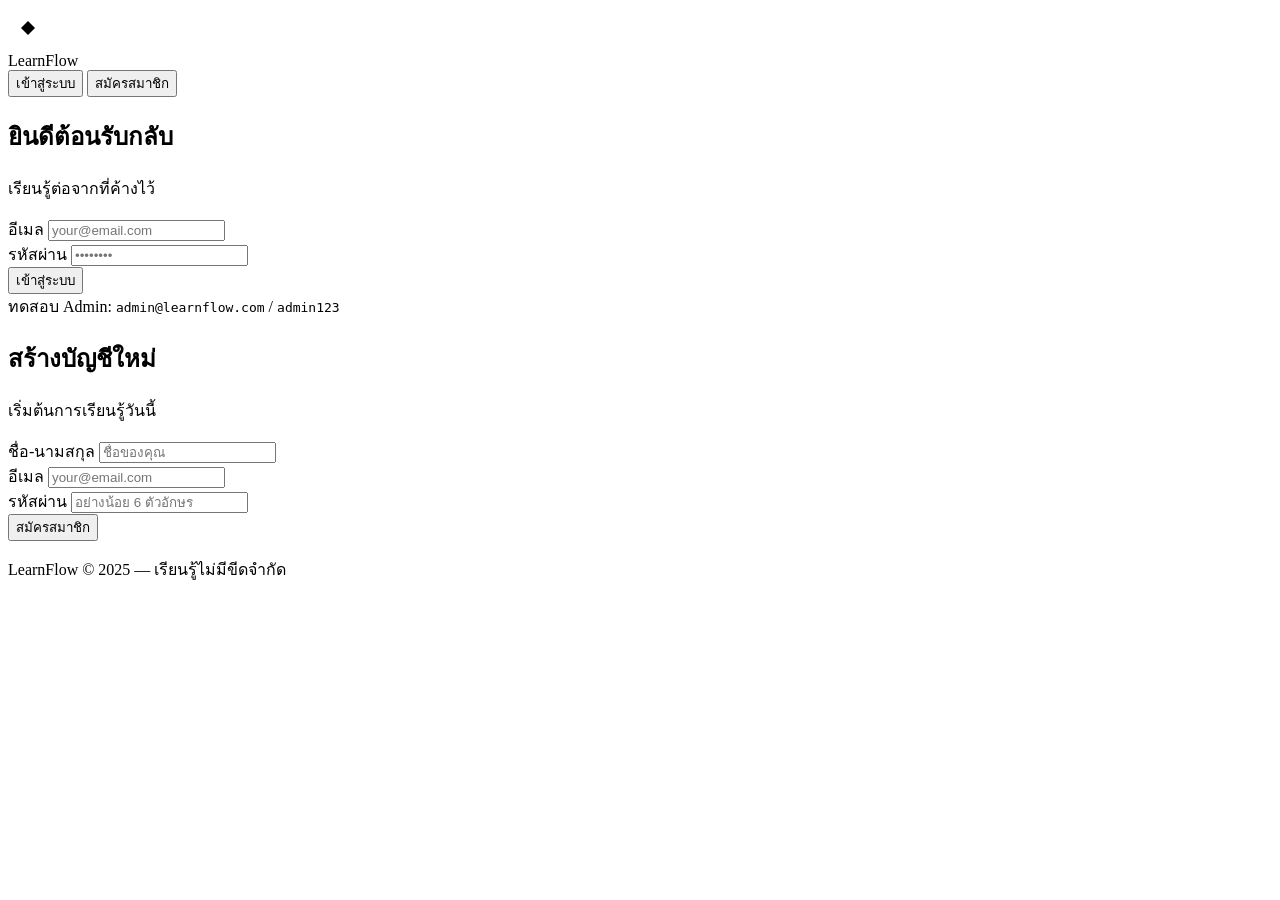
==== index.html @ 44b5609b "index" ====
<!DOCTYPE html>
<html lang="th">
<head>
  <meta charset="UTF-8" />
  <meta name="viewport" content="width=device-width, initial-scale=1.0" />
  <title>LearnFlow — E-Learning Platform</title>
  <link rel="preconnect" href="https://fonts.googleapis.com" />
  <link href="https://fonts.googleapis.com/css2?family=Syne:wght@400;600;700;800&family=Noto+Sans+Thai:wght@300;400;500;600&display=swap" rel="stylesheet" />
  <link rel="stylesheet" href="css/style.css" />
  <link rel="stylesheet" href="css/auth.css" />
</head>
<body class="auth-page">

  <!-- Animated Background -->
  <div class="bg-blobs">
    <div class="blob blob-1"></div>
    <div class="blob blob-2"></div>
    <div class="blob blob-3"></div>
  </div>

  <!-- Auth Container -->
  <div class="auth-wrapper">
    <div class="auth-brand">
      <div class="brand-logo">
        <svg width="40" height="40" viewBox="0 0 40 40"><circle cx="20" cy="20" r="18" fill="none" stroke="var(--accent)" stroke-width="2.5"/><path d="M13 20 L20 13 L27 20 L20 27 Z" fill="var(--accent)"/><circle cx="20" cy="20" r="4" fill="var(--bg)"/></svg>
      </div>
      <span class="brand-name">LearnFlow</span>
    </div>

    <div class="auth-card">
      <!-- Tab Toggle -->
      <div class="auth-tabs">
        <button class="tab-btn active" data-tab="login">เข้าสู่ระบบ</button>
        <button class="tab-btn" data-tab="register">สมัครสมาชิก</button>
      </div>

      <!-- Login Form -->
      <div class="tab-content active" id="tab-login">
        <h2>ยินดีต้อนรับกลับ</h2>
        <p class="auth-sub">เรียนรู้ต่อจากที่ค้างไว้</p>
        <div class="form-group">
          <label>อีเมล</label>
          <input type="email" id="login-email" placeholder="your@email.com" />
        </div>
        <div class="form-group">
          <label>รหัสผ่าน</label>
          <input type="password" id="login-password" placeholder="••••••••" />
        </div>
        <div class="form-error" id="login-error"></div>
        <button class="btn-primary" onclick="Auth.login()">เข้าสู่ระบบ</button>
        <div class="auth-hint">
          ทดสอบ Admin: <code>admin@learnflow.com</code> / <code>admin123</code>
        </div>
      </div>

      <!-- Register Form -->
      <div class="tab-content" id="tab-register">
        <h2>สร้างบัญชีใหม่</h2>
        <p class="auth-sub">เริ่มต้นการเรียนรู้วันนี้</p>
        <div class="form-group">
          <label>ชื่อ-นามสกุล</label>
          <input type="text" id="reg-name" placeholder="ชื่อของคุณ" />
        </div>
        <div class="form-group">
          <label>อีเมล</label>
          <input type="email" id="reg-email" placeholder="your@email.com" />
        </div>
        <div class="form-group">
          <label>รหัสผ่าน</label>
          <input type="password" id="reg-password" placeholder="อย่างน้อย 6 ตัวอักษร" />
        </div>
        <div class="form-error" id="reg-error"></div>
        <button class="btn-primary" onclick="Auth.register()">สมัครสมาชิก</button>
      </div>
    </div>

    <p class="auth-footer">LearnFlow © 2025 — เรียนรู้ไม่มีขีดจำกัด</p>
  </div>

  <script src="js/data.js"></script>
  <script src="js/linkedlist.js"></script>
  <script src="js/auth.js"></script>
  <script src="js/router.js"></script>
</body>
</html>
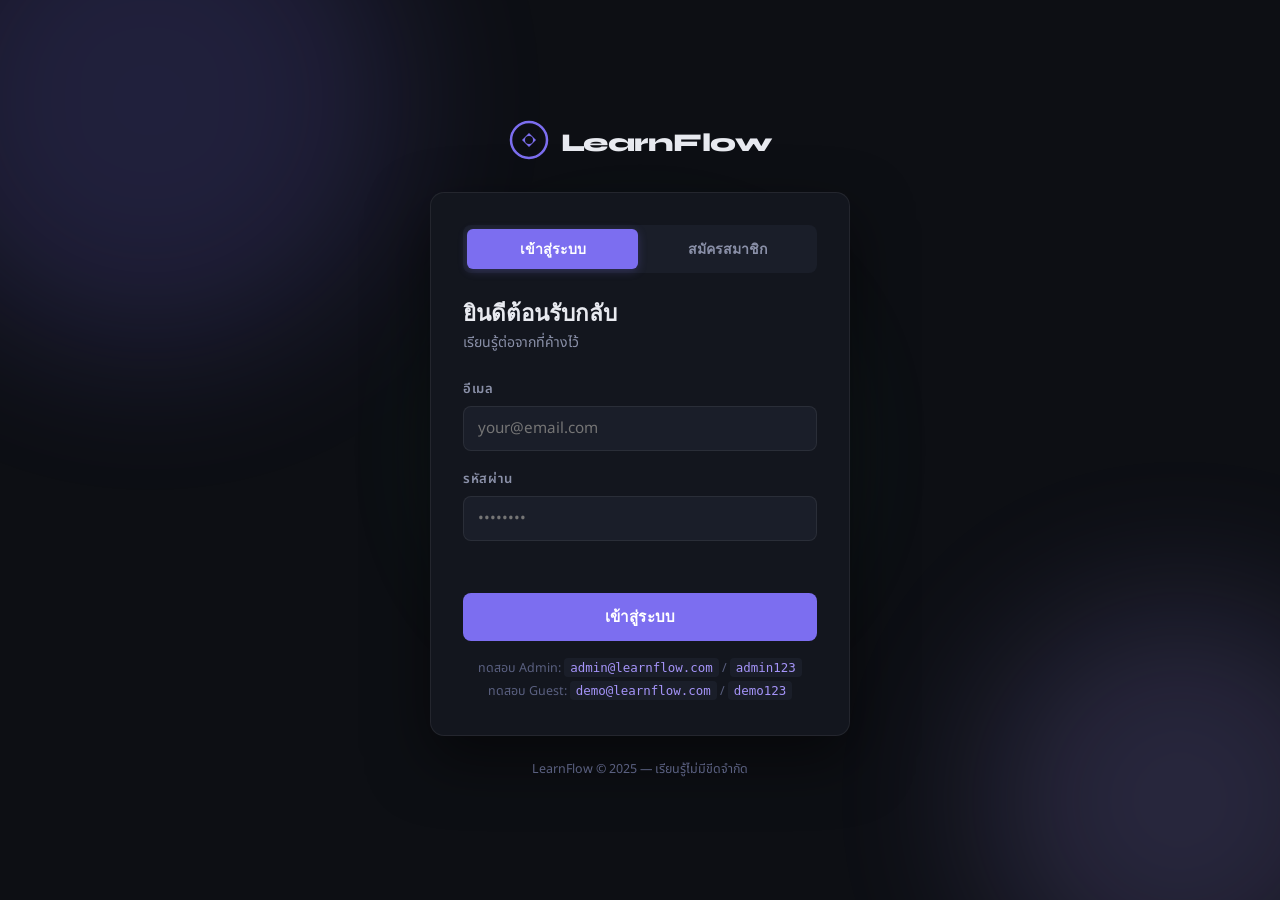
==== commit 6823ed57: "Update index.html add guest login hint" ====
--- a/index.html
+++ b/index.html
@@ -50,6 +50,7 @@
         <button class="btn-primary" onclick="Auth.login()">เข้าสู่ระบบ</button>
         <div class="auth-hint">
           ทดสอบ Admin: <code>admin@learnflow.com</code> / <code>admin123</code>
+          ทดสอบ Guest: <code>demo@learnflow.com</code> / <code>demo123</code>
         </div>
       </div>
 
@@ -82,4 +83,4 @@
   <script src="js/auth.js"></script>
   <script src="js/router.js"></script>
 </body>
-</html>+</html>
--- a/css/style.css
+++ b/css/style.css
@@ -0,0 +1,306 @@
+/* ===== LEARNFLOW — GLOBAL STYLES ===== */
+@import url('https://fonts.googleapis.com/css2?family=Syne:wght@400;600;700;800&family=Noto+Sans+Thai:wght@300;400;500;600&display=swap');
+
+:root {
+  --bg: #0d0f14;
+  --bg2: #13161e;
+  --bg3: #1a1e29;
+  --border: rgba(255,255,255,0.07);
+  --text: #e8eaf0;
+  --text2: #8a90a8;
+  --text3: #5a6080;
+  --accent: #7c6ef0;
+  --accent2: #a594f9;
+  --accent-glow: rgba(124,110,240,0.25);
+  --green: #3ecf8e;
+  --red: #f06f6f;
+  --yellow: #f0c96f;
+  --sidebar-w: 240px;
+  --radius: 14px;
+  --radius-sm: 8px;
+  --shadow: 0 4px 24px rgba(0,0,0,0.35);
+  --font-display: 'Syne', sans-serif;
+  --font-body: 'Noto Sans Thai', sans-serif;
+}
+
+*, *::before, *::after { box-sizing: border-box; margin: 0; padding: 0; }
+
+html { font-size: 16px; scroll-behavior: smooth; }
+
+body {
+  background: var(--bg);
+  color: var(--text);
+  font-family: var(--font-body);
+  font-weight: 400;
+  line-height: 1.6;
+  min-height: 100vh;
+}
+
+h1,h2,h3,h4 {
+  font-family: var(--font-display);
+  font-weight: 700;
+  line-height: 1.2;
+}
+
+a { color: inherit; text-decoration: none; }
+button { cursor: pointer; border: none; background: none; font-family: inherit; }
+
+input, textarea, select {
+  font-family: var(--font-body);
+  font-size: 0.95rem;
+  color: var(--text);
+  background: var(--bg3);
+  border: 1.5px solid var(--border);
+  border-radius: var(--radius-sm);
+  padding: 10px 14px;
+  width: 100%;
+  outline: none;
+  transition: border-color .2s;
+}
+input:focus, textarea:focus, select:focus {
+  border-color: var(--accent);
+  box-shadow: 0 0 0 3px var(--accent-glow);
+}
+textarea { resize: vertical; min-height: 100px; }
+select option { background: var(--bg2); }
+
+/* ===== BUTTONS ===== */
+.btn-primary {
+  display: inline-block;
+  background: var(--accent);
+  color: #fff;
+  font-family: var(--font-display);
+  font-weight: 600;
+  font-size: 0.95rem;
+  padding: 12px 24px;
+  border-radius: var(--radius-sm);
+  border: none;
+  cursor: pointer;
+  transition: all .2s;
+  letter-spacing: 0.01em;
+}
+.btn-primary:hover { background: var(--accent2); transform: translateY(-1px); box-shadow: 0 6px 20px var(--accent-glow); }
+
+.btn-ghost {
+  display: inline-block;
+  background: transparent;
+  color: var(--text2);
+  font-family: var(--font-display);
+  font-weight: 600;
+  font-size: 0.95rem;
+  padding: 12px 24px;
+  border-radius: var(--radius-sm);
+  border: 1.5px solid var(--border);
+  cursor: pointer;
+  transition: all .2s;
+}
+.btn-ghost:hover { border-color: var(--accent); color: var(--accent); }
+
+.btn-sm { padding: 7px 14px; font-size: 0.85rem; }
+.btn-accent-sm {
+  background: var(--accent);
+  color: #fff;
+  padding: 8px 14px;
+  border-radius: var(--radius-sm);
+  font-size: 0.85rem;
+  font-weight: 600;
+  transition: all .2s;
+  white-space: nowrap;
+}
+
+/* ===== FORM GROUP ===== */
+.form-group { margin-bottom: 18px; }
+.form-group label {
+  display: block;
+  font-size: 0.82rem;
+  font-weight: 600;
+  color: var(--text2);
+  margin-bottom: 6px;
+  text-transform: uppercase;
+  letter-spacing: 0.05em;
+}
+.form-error {
+  color: var(--red);
+  font-size: 0.85rem;
+  min-height: 20px;
+  margin-bottom: 10px;
+}
+
+/* ===== SELECT STYLED ===== */
+.select-styled {
+  appearance: none;
+  background-image: url("data:image/svg+xml,%3Csvg xmlns='http://www.w3.org/2000/svg' width='12' height='8' viewBox='0 0 12 8'%3E%3Cpath d='M1 1l5 5 5-5' stroke='%238a90a8' stroke-width='1.5' fill='none'/%3E%3C/svg%3E");
+  background-repeat: no-repeat;
+  background-position: right 12px center;
+  padding-right: 36px;
+}
+
+/* ===== CARDS ===== */
+.card {
+  background: var(--bg2);
+  border: 1.5px solid var(--border);
+  border-radius: var(--radius);
+  padding: 24px;
+}
+
+/* ===== BADGE ===== */
+.badge {
+  display: inline-block;
+  background: var(--accent);
+  color: #fff;
+  font-size: 0.72rem;
+  font-weight: 700;
+  padding: 2px 8px;
+  border-radius: 99px;
+  vertical-align: middle;
+  margin-left: 4px;
+}
+
+/* ===== MODAL ===== */
+.modal-overlay {
+  position: fixed;
+  inset: 0;
+  background: rgba(0,0,0,0.7);
+  backdrop-filter: blur(4px);
+  display: flex;
+  align-items: center;
+  justify-content: center;
+  z-index: 1000;
+  padding: 20px;
+}
+.modal-overlay.hidden { display: none; }
+
+.modal-box {
+  background: var(--bg2);
+  border: 1.5px solid var(--border);
+  border-radius: var(--radius);
+  padding: 32px;
+  max-width: 520px;
+  width: 100%;
+  max-height: 90vh;
+  overflow-y: auto;
+  box-shadow: var(--shadow);
+}
+.modal-box h3 {
+  font-size: 1.2rem;
+  margin-bottom: 20px;
+}
+.modal-actions {
+  display: flex;
+  gap: 10px;
+  justify-content: flex-end;
+  margin-top: 20px;
+}
+
+/* ===== UTILS ===== */
+.hidden { display: none !important; }
+.dot { color: var(--text3); margin: 0 4px; }
+
+/* ===== SCROLLBAR ===== */
+::-webkit-scrollbar { width: 5px; height: 5px; }
+::-webkit-scrollbar-track { background: transparent; }
+::-webkit-scrollbar-thumb { background: var(--bg3); border-radius: 99px; }
+
+/* ===== TOAST ===== */
+.toast {
+  position: fixed;
+  bottom: 24px;
+  right: 24px;
+  background: var(--bg3);
+  border: 1.5px solid var(--border);
+  border-radius: var(--radius-sm);
+  padding: 14px 20px;
+  font-size: 0.9rem;
+  z-index: 9999;
+  animation: slideUp .3s ease;
+  box-shadow: var(--shadow);
+}
+.toast.success { border-color: var(--green); color: var(--green); }
+.toast.error { border-color: var(--red); color: var(--red); }
+@keyframes slideUp { from { opacity:0; transform: translateY(12px); } to { opacity:1; transform: translateY(0); } }
+
+/* ===== COURSE CARD ===== */
+.course-card {
+  background: var(--bg2);
+  border: 1.5px solid var(--border);
+  border-radius: var(--radius);
+  overflow: hidden;
+  cursor: pointer;
+  transition: all .25s;
+  display: flex;
+  flex-direction: column;
+}
+.course-card:hover {
+  border-color: var(--accent);
+  transform: translateY(-3px);
+  box-shadow: 0 8px 30px rgba(124,110,240,.2);
+}
+.course-card-top {
+  height: 100px;
+  display: flex;
+  align-items: center;
+  justify-content: center;
+  font-size: 2.5rem;
+  position: relative;
+}
+.course-card-body { padding: 16px; flex: 1; }
+.course-card-cat {
+  font-size: 0.72rem;
+  font-weight: 600;
+  text-transform: uppercase;
+  letter-spacing: 0.08em;
+  color: var(--accent2);
+  margin-bottom: 6px;
+}
+.course-card-title {
+  font-family: var(--font-display);
+  font-size: 1rem;
+  font-weight: 700;
+  margin-bottom: 8px;
+  line-height: 1.3;
+}
+.course-card-desc {
+  font-size: 0.82rem;
+  color: var(--text2);
+  display: -webkit-box;
+  -webkit-line-clamp: 2;
+  -webkit-box-orient: vertical;
+  overflow: hidden;
+}
+.course-card-footer {
+  padding: 12px 16px;
+  border-top: 1.5px solid var(--border);
+  display: flex;
+  align-items: center;
+  justify-content: space-between;
+  font-size: 0.82rem;
+  color: var(--text2);
+}
+.like-pill {
+  display: flex;
+  align-items: center;
+  gap: 4px;
+  color: var(--text2);
+}
+.like-pill.liked { color: #f06f6f; }
+
+/* ===== COURSE ROW ===== */
+.course-row {
+  display: grid;
+  grid-template-columns: repeat(auto-fill, minmax(240px, 1fr));
+  gap: 16px;
+}
+
+/* ===== PROGRESS BAR SMALL ===== */
+.mini-progress {
+  height: 3px;
+  background: var(--bg3);
+  border-radius: 99px;
+  margin-top: 8px;
+}
+.mini-progress-fill {
+  height: 100%;
+  background: var(--accent);
+  border-radius: 99px;
+  transition: width .5s ease;
+}
--- a/css/auth.css
+++ b/css/auth.css
@@ -0,0 +1,123 @@
+/* ===== AUTH PAGE ===== */
+.auth-page {
+  display: flex;
+  align-items: center;
+  justify-content: center;
+  min-height: 100vh;
+  padding: 20px;
+  overflow: hidden;
+}
+
+/* Background blobs */
+.bg-blobs { position: fixed; inset: 0; pointer-events: none; overflow: hidden; z-index: 0; }
+.blob {
+  position: absolute;
+  border-radius: 50%;
+  filter: blur(80px);
+  opacity: 0.18;
+  animation: blobFloat 8s ease-in-out infinite;
+}
+.blob-1 { width: 500px; height: 500px; background: #7c6ef0; top: -150px; left: -100px; animation-delay: 0s; }
+.blob-2 { width: 400px; height: 400px; background: #a594f9; bottom: -100px; right: -100px; animation-delay: -3s; }
+.blob-3 { width: 300px; height: 300px; background: #3ecf8e; top: 50%; left: 50%; transform: translate(-50%,-50%); animation-delay: -5s; }
+
+@keyframes blobFloat {
+  0%, 100% { transform: scale(1) translate(0,0); }
+  33% { transform: scale(1.05) translate(10px, -15px); }
+  66% { transform: scale(0.95) translate(-10px, 10px); }
+}
+
+.auth-wrapper {
+  position: relative;
+  z-index: 1;
+  width: 100%;
+  max-width: 420px;
+  display: flex;
+  flex-direction: column;
+  align-items: center;
+  gap: 24px;
+}
+
+.auth-brand {
+  display: flex;
+  align-items: center;
+  gap: 12px;
+}
+.brand-name {
+  font-family: var(--font-display);
+  font-size: 1.6rem;
+  font-weight: 800;
+  letter-spacing: -0.02em;
+  color: var(--text);
+}
+
+.auth-card {
+  background: var(--bg2);
+  border: 1.5px solid var(--border);
+  border-radius: var(--radius);
+  padding: 32px;
+  width: 100%;
+  box-shadow: 0 24px 60px rgba(0,0,0,0.5);
+}
+
+/* Tabs */
+.auth-tabs {
+  display: flex;
+  background: var(--bg3);
+  border-radius: var(--radius-sm);
+  padding: 4px;
+  margin-bottom: 28px;
+  gap: 4px;
+}
+.tab-btn {
+  flex: 1;
+  padding: 9px;
+  border-radius: 6px;
+  font-family: var(--font-display);
+  font-size: 0.88rem;
+  font-weight: 600;
+  color: var(--text2);
+  transition: all .2s;
+}
+.tab-btn.active {
+  background: var(--accent);
+  color: #fff;
+  box-shadow: 0 2px 10px var(--accent-glow);
+}
+
+/* Tab Content */
+.tab-content { display: none; }
+.tab-content.active { display: block; }
+
+.tab-content h2 {
+  font-size: 1.4rem;
+  margin-bottom: 4px;
+}
+.auth-sub {
+  color: var(--text2);
+  font-size: 0.88rem;
+  margin-bottom: 24px;
+}
+
+.btn-primary { width: 100%; text-align: center; margin-top: 4px; }
+
+.auth-hint {
+  margin-top: 16px;
+  font-size: 0.78rem;
+  color: var(--text3);
+  text-align: center;
+  line-height: 1.8;
+}
+.auth-hint code {
+  background: var(--bg3);
+  padding: 2px 6px;
+  border-radius: 4px;
+  font-family: monospace;
+  color: var(--accent2);
+}
+
+.auth-footer {
+  font-size: 0.78rem;
+  color: var(--text3);
+  text-align: center;
+}
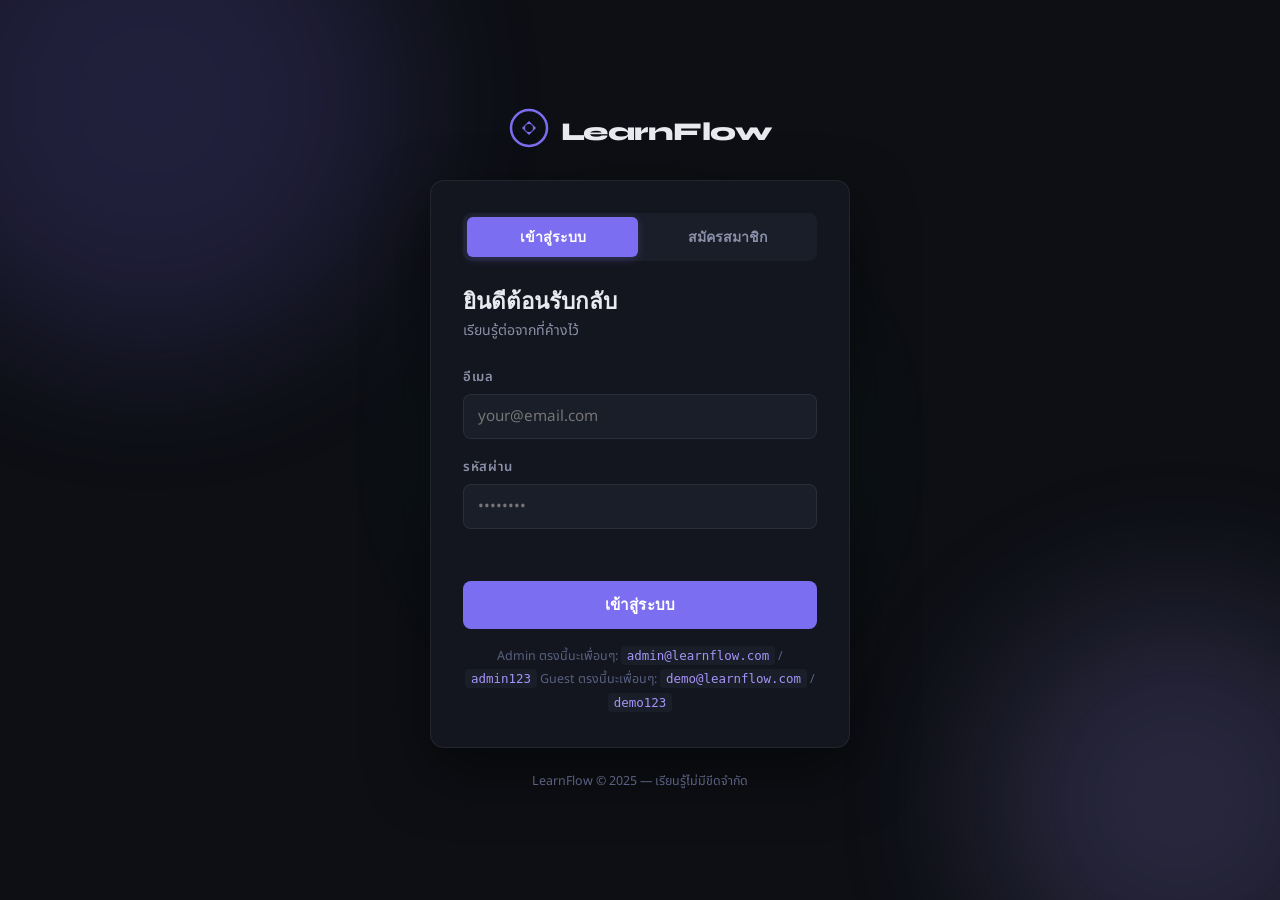
==== commit 9c1f997d: "Update index.html" ====
--- a/index.html
+++ b/index.html
@@ -49,8 +49,8 @@
         <div class="form-error" id="login-error"></div>
         <button class="btn-primary" onclick="Auth.login()">เข้าสู่ระบบ</button>
         <div class="auth-hint">
-          ทดสอบ Admin: <code>admin@learnflow.com</code> / <code>admin123</code>
-          ทดสอบ Guest: <code>demo@learnflow.com</code> / <code>demo123</code>
+         Admin ตรงนี้นะเพื่อนๆ: <code>admin@learnflow.com</code> / <code>admin123</code>
+         Guest ตรงนี้นะเพื่อนๆ: <code>demo@learnflow.com</code> / <code>demo123</code>
         </div>
       </div>
 
